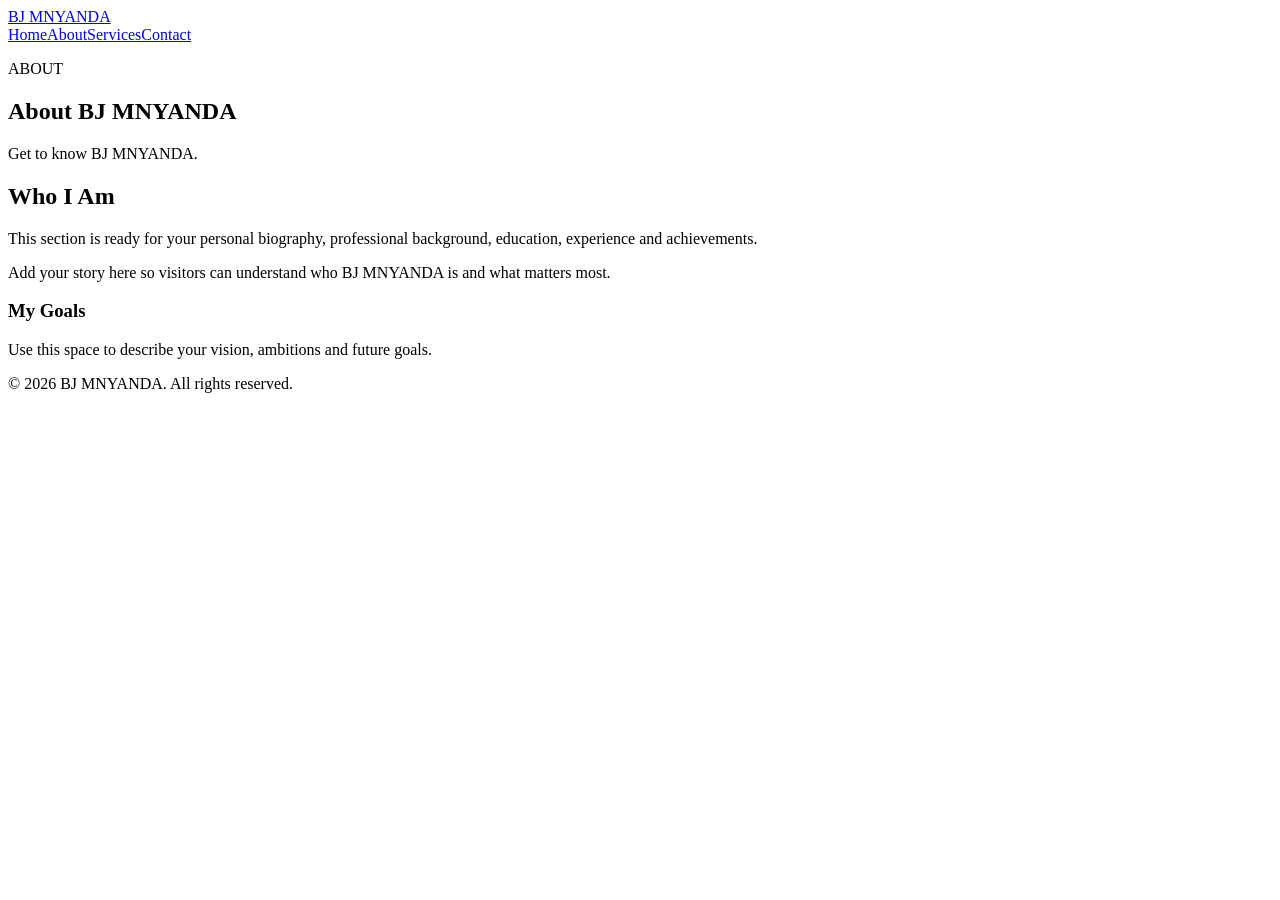
==== about.html @ a2e2bc1e "Add about.html" ====
<!DOCTYPE html>
<html lang="en"><head><meta charset="UTF-8"><meta name="viewport" content="width=device-width, initial-scale=1.0"><title>BJ MNYANDA | About</title><link rel="stylesheet" href="style.css"></head>
<body><header><nav class="nav"><a class="logo" href="home.html">BJ MNYANDA</a><div class="links"><a href="home.html">Home</a><a class="active" href="about.html">About</a><a href="services.html">Services</a><a href="contact.html">Contact</a></div></nav></header>
<main><section class="page-hero"><div><p class="eyebrow">ABOUT</p><h1>About BJ MNYANDA</h1><p>Get to know BJ MNYANDA.</p></div></section>
<section class="section"><div class="container two-col"><div><h2>Who I Am</h2><p>This section is ready for your personal biography, professional background, education, experience and achievements.</p><p>Add your story here so visitors can understand who BJ MNYANDA is and what matters most.</p></div><div class="info-box"><h3>My Goals</h3><p>Use this space to describe your vision, ambitions and future goals.</p></div></div></section></main>
<footer>© 2026 BJ MNYANDA. All rights reserved.</footer></body></html>
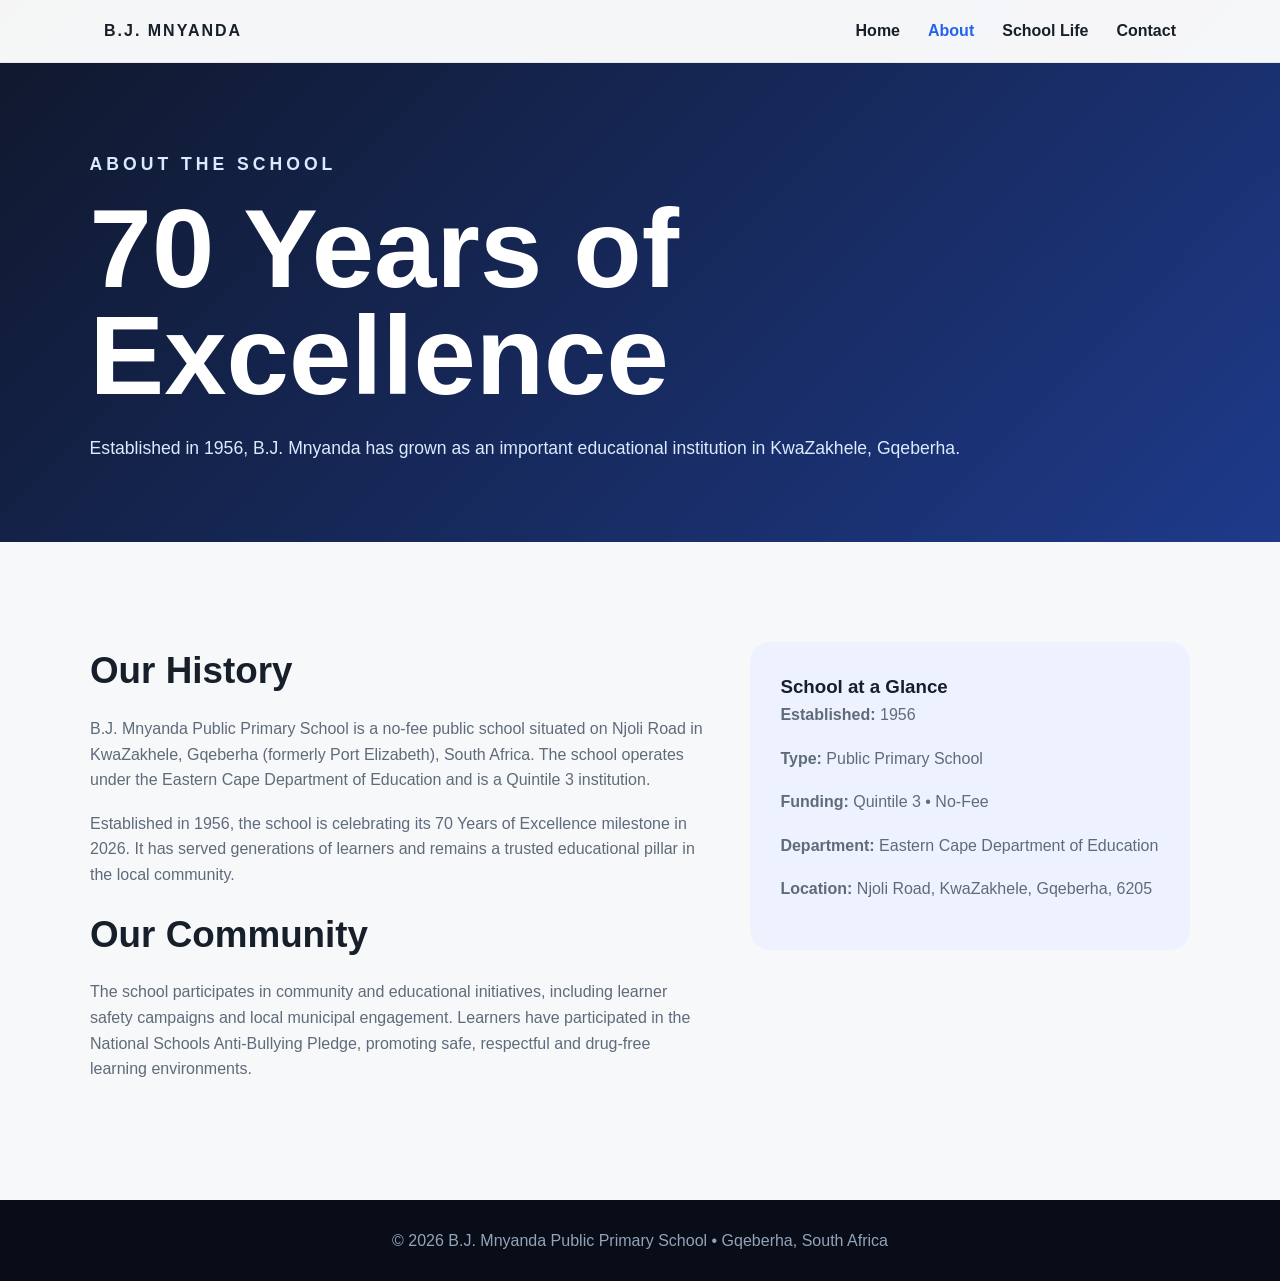
==== commit d7041487: "Update B.J. Mnyanda school website content" ====
--- a/about.html
+++ b/about.html
@@ -1,6 +1,5 @@
 <!DOCTYPE html>
-<html lang="en"><head><meta charset="UTF-8"><meta name="viewport" content="width=device-width, initial-scale=1.0"><title>BJ MNYANDA | About</title><link rel="stylesheet" href="style.css"></head>
-<body><header><nav class="nav"><a class="logo" href="home.html">BJ MNYANDA</a><div class="links"><a href="home.html">Home</a><a class="active" href="about.html">About</a><a href="services.html">Services</a><a href="contact.html">Contact</a></div></nav></header>
-<main><section class="page-hero"><div><p class="eyebrow">ABOUT</p><h1>About BJ MNYANDA</h1><p>Get to know BJ MNYANDA.</p></div></section>
-<section class="section"><div class="container two-col"><div><h2>Who I Am</h2><p>This section is ready for your personal biography, professional background, education, experience and achievements.</p><p>Add your story here so visitors can understand who BJ MNYANDA is and what matters most.</p></div><div class="info-box"><h3>My Goals</h3><p>Use this space to describe your vision, ambitions and future goals.</p></div></div></section></main>
-<footer>© 2026 BJ MNYANDA. All rights reserved.</footer></body></html>+<html lang="en"><head><meta charset="UTF-8"><meta name="viewport" content="width=device-width, initial-scale=1.0"><title>B.J. Mnyanda | About</title><link rel="stylesheet" href="style.css"></head>
+<body><header><nav class="nav"><a class="logo" href="home.html">B.J. MNYANDA</a><div class="links"><a href="home.html">Home</a><a class="active" href="about.html">About</a><a href="services.html">School Life</a><a href="contact.html">Contact</a></div></nav></header>
+<main><section class="page-hero"><div><p class="eyebrow">ABOUT THE SCHOOL</p><h1>70 Years of Excellence</h1><p>Established in 1956, B.J. Mnyanda has grown as an important educational institution in KwaZakhele, Gqeberha.</p></div></section>
+<section class="section"><div class="container two-col"><div><h2>Our History</h2><p>B.J. Mnyanda Public Primary School is a no-fee public school situated on Njoli Road in KwaZakhele, Gqeberha (formerly Port Elizabeth), South Africa. The school operates under the Eastern Cape Department of Education and is a Quintile 3 institution.</p><p>Established in 1956, the school is celebrating its 70 Years of Excellence milestone in 2026. It has served generations of learners and remains a trusted educational pillar in the local community.</p><h2>Our Community</h2><p>The school participates in community and educational initiatives, including learner safety campaigns and local municipal engagement. Learners have participated in the National Schools Anti-Bullying Pledge, promoting safe, respectful and drug-free learning environments.</p></div><div class="info-box"><h3>School at a Glance</h3><p><strong>Established:</strong> 1956</p><p><strong>Type:</strong> Public Primary School</p><p><strong>Funding:</strong> Quintile 3 • No-Fee</p><p><strong>Department:</strong> Eastern Cape Department of Education</p><p><strong>Location:</strong> Njoli Road, KwaZakhele, Gqeberha, 6205</p></div></div></section></main><footer>© 2026 B.J. Mnyanda Public Primary School • Gqeberha, South Africa</footer></body></html>
--- a/style.css
+++ b/style.css
@@ -0,0 +1 @@
+*{box-sizing:border-box;margin:0;padding:0}html{scroll-behavior:smooth}body{font-family:Arial,Helvetica,sans-serif;color:#17202a;background:#f7f8fa;line-height:1.6}header{position:fixed;top:0;width:100%;z-index:20;background:rgba(255,255,255,.96);border-bottom:1px solid #e5e7eb}.nav{max-width:1200px;margin:auto;padding:18px 5%;display:flex;justify-content:space-between;align-items:center}.logo{font-weight:800;letter-spacing:2px;color:#17202a;text-decoration:none}.links a{color:#17202a;text-decoration:none;margin-left:28px;font-weight:600}.links a:hover,.links .active{color:#2563eb}.hero{min-height:100vh;padding:140px 7% 80px;display:flex;align-items:center;background:linear-gradient(135deg,#0f172a,#1e3a8a);color:#fff}.hero-content{max-width:850px}.eyebrow{letter-spacing:4px;font-size:.8rem;font-weight:700;color:#60a5fa;margin-bottom:18px}.hero h1,.page-hero h1{font-size:clamp(3.3rem,9vw,7rem);line-height:.95;margin-bottom:25px}.hero p{font-size:1.2rem;max-width:700px;color:#dbeafe;margin-bottom:30px}.button{display:inline-block;border:0;background:#2563eb;color:#fff;padding:14px 25px;border-radius:999px;text-decoration:none;font-weight:700;cursor:pointer}.button.secondary{background:transparent;border:1px solid #93c5fd;margin-left:8px}.section{padding:100px 5%}.container{max-width:1100px;margin:auto}.center{text-align:center}.lead{color:#667085;max-width:700px;margin:0 auto 35px}.section h2{font-size:2.3rem;margin-bottom:15px}.cards{display:grid;grid-template-columns:repeat(3,1fr);gap:22px}.card{display:block;background:#fff;border:1px solid #e5e7eb;border-radius:18px;padding:30px;text-decoration:none;color:#17202a;box-shadow:0 10px 30px rgba(15,23,42,.06)}.card:hover{transform:translateY(-4px);transition:.2s}.card h3{margin:12px 0 8px}.card p{color:#667085}.icon{font-size:.8rem;color:#2563eb;font-weight:800}.page-hero{min-height:55vh;padding:150px 7% 80px;display:flex;align-items:center;background:linear-gradient(135deg,#0f172a,#1e3a8a);color:#fff}.page-hero p{color:#dbeafe;font-size:1.1rem}.two-col,.contact-grid{display:grid;grid-template-columns:1.4fr 1fr;gap:45px;align-items:start}.two-col p{color:#5f6b7a;margin-bottom:18px}.info-box{background:#eef2ff;padding:30px;border-radius:20px}.contact-item{padding:18px 0;border-bottom:1px solid #e5e7eb}.contact-item strong,.contact-item span{display:block}.contact-item span{color:#667085}.contact-form{background:#fff;padding:30px;border-radius:20px;border:1px solid #e5e7eb;box-shadow:0 10px 30px rgba(15,23,42,.05)}label{display:block;font-weight:700;margin-bottom:18px}input,textarea{display:block;width:100%;margin-top:7px;padding:13px;border:1px solid #d1d5db;border-radius:10px;font:inherit}textarea{resize:vertical}.contact-form .button{width:100%}footer{background:#080d18;color:#94a3b8;text-align:center;padding:28px}@media(max-width:750px){.nav{padding:15px 5%}.links a{margin-left:12px;font-size:.85rem}.cards,.two-col,.contact-grid{grid-template-columns:1fr}.hero,.page-hero{padding-left:6%;padding-right:6%}.section{padding:70px 6%}}
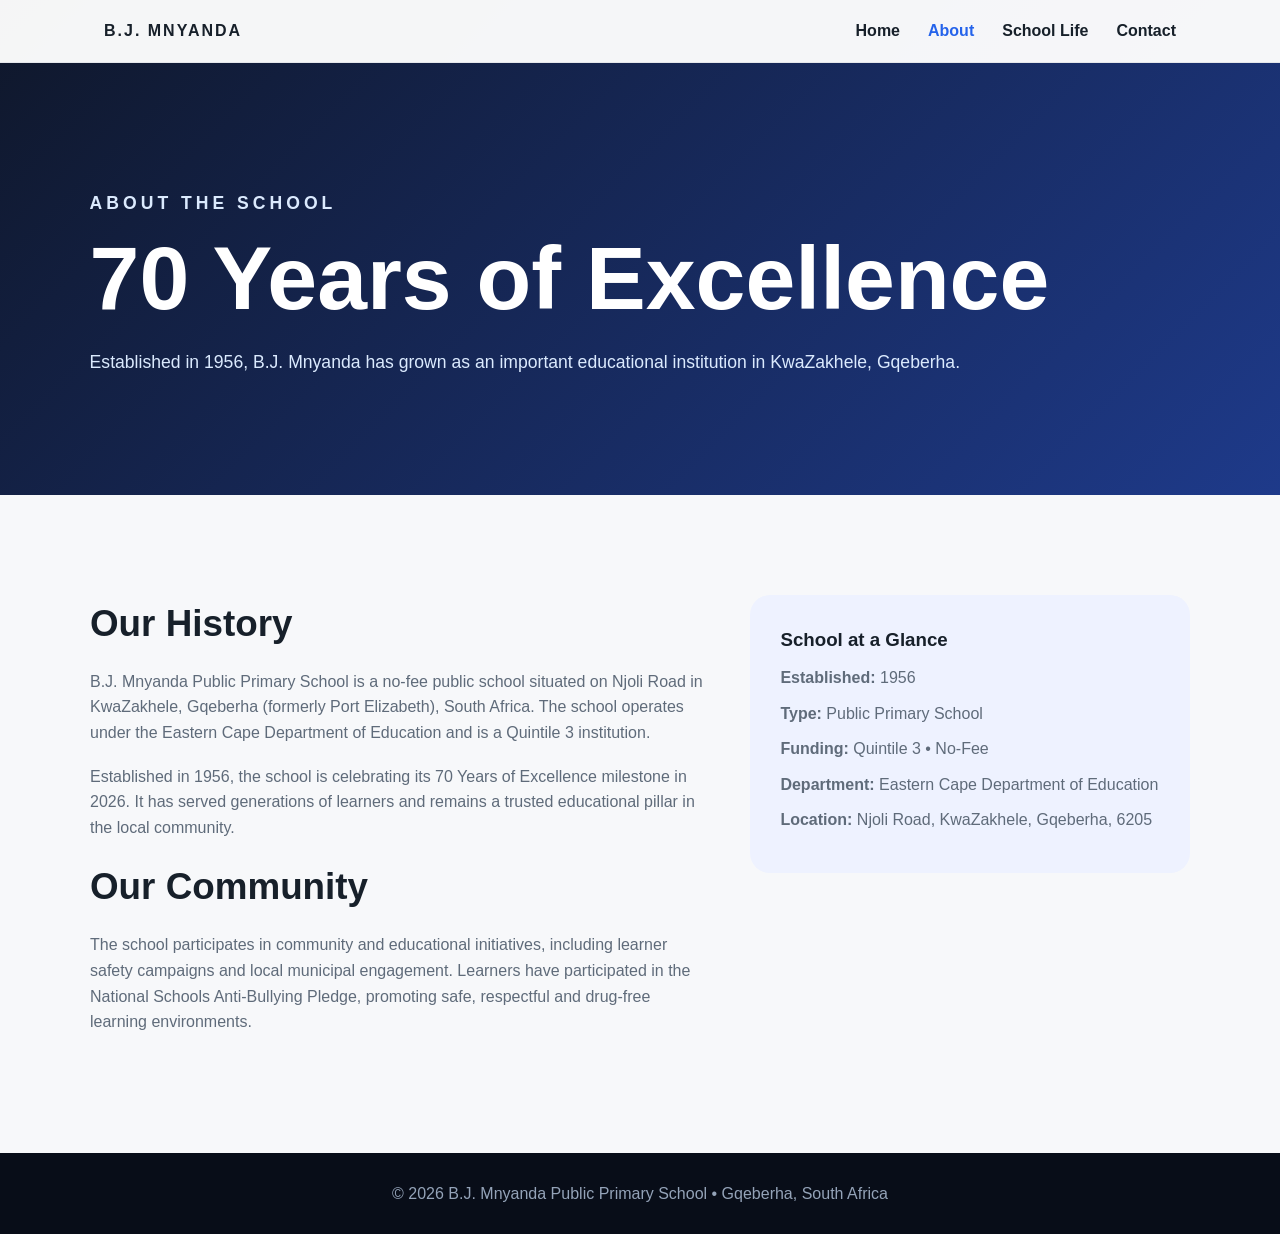
==== commit 480f2f84: "Fix navigation links between school website pages" ====
--- a/about.html
+++ b/about.html
@@ -1,5 +1,5 @@
 <!DOCTYPE html>
 <html lang="en"><head><meta charset="UTF-8"><meta name="viewport" content="width=device-width, initial-scale=1.0"><title>B.J. Mnyanda | About</title><link rel="stylesheet" href="style.css"></head>
-<body><header><nav class="nav"><a class="logo" href="home.html">B.J. MNYANDA</a><div class="links"><a href="home.html">Home</a><a class="active" href="about.html">About</a><a href="services.html">School Life</a><a href="contact.html">Contact</a></div></nav></header>
+<body><header><nav class="nav"><a class="logo" href="index.html">B.J. MNYANDA</a><div class="links"><a href="index.html">Home</a><a class="active" href="about.html">About</a><a href="services.html">School Life</a><a href="contact.html">Contact</a></div></nav></header>
 <main><section class="page-hero"><div><p class="eyebrow">ABOUT THE SCHOOL</p><h1>70 Years of Excellence</h1><p>Established in 1956, B.J. Mnyanda has grown as an important educational institution in KwaZakhele, Gqeberha.</p></div></section>
 <section class="section"><div class="container two-col"><div><h2>Our History</h2><p>B.J. Mnyanda Public Primary School is a no-fee public school situated on Njoli Road in KwaZakhele, Gqeberha (formerly Port Elizabeth), South Africa. The school operates under the Eastern Cape Department of Education and is a Quintile 3 institution.</p><p>Established in 1956, the school is celebrating its 70 Years of Excellence milestone in 2026. It has served generations of learners and remains a trusted educational pillar in the local community.</p><h2>Our Community</h2><p>The school participates in community and educational initiatives, including learner safety campaigns and local municipal engagement. Learners have participated in the National Schools Anti-Bullying Pledge, promoting safe, respectful and drug-free learning environments.</p></div><div class="info-box"><h3>School at a Glance</h3><p><strong>Established:</strong> 1956</p><p><strong>Type:</strong> Public Primary School</p><p><strong>Funding:</strong> Quintile 3 • No-Fee</p><p><strong>Department:</strong> Eastern Cape Department of Education</p><p><strong>Location:</strong> Njoli Road, KwaZakhele, Gqeberha, 6205</p></div></div></section></main><footer>© 2026 B.J. Mnyanda Public Primary School • Gqeberha, South Africa</footer></body></html>
--- a/style.css
+++ b/style.css
@@ -1 +1,4 @@
-*{box-sizing:border-box;margin:0;padding:0}html{scroll-behavior:smooth}body{font-family:Arial,Helvetica,sans-serif;color:#17202a;background:#f7f8fa;line-height:1.6}header{position:fixed;top:0;width:100%;z-index:20;background:rgba(255,255,255,.96);border-bottom:1px solid #e5e7eb}.nav{max-width:1200px;margin:auto;padding:18px 5%;display:flex;justify-content:space-between;align-items:center}.logo{font-weight:800;letter-spacing:2px;color:#17202a;text-decoration:none}.links a{color:#17202a;text-decoration:none;margin-left:28px;font-weight:600}.links a:hover,.links .active{color:#2563eb}.hero{min-height:100vh;padding:140px 7% 80px;display:flex;align-items:center;background:linear-gradient(135deg,#0f172a,#1e3a8a);color:#fff}.hero-content{max-width:850px}.eyebrow{letter-spacing:4px;font-size:.8rem;font-weight:700;color:#60a5fa;margin-bottom:18px}.hero h1,.page-hero h1{font-size:clamp(3.3rem,9vw,7rem);line-height:.95;margin-bottom:25px}.hero p{font-size:1.2rem;max-width:700px;color:#dbeafe;margin-bottom:30px}.button{display:inline-block;border:0;background:#2563eb;color:#fff;padding:14px 25px;border-radius:999px;text-decoration:none;font-weight:700;cursor:pointer}.button.secondary{background:transparent;border:1px solid #93c5fd;margin-left:8px}.section{padding:100px 5%}.container{max-width:1100px;margin:auto}.center{text-align:center}.lead{color:#667085;max-width:700px;margin:0 auto 35px}.section h2{font-size:2.3rem;margin-bottom:15px}.cards{display:grid;grid-template-columns:repeat(3,1fr);gap:22px}.card{display:block;background:#fff;border:1px solid #e5e7eb;border-radius:18px;padding:30px;text-decoration:none;color:#17202a;box-shadow:0 10px 30px rgba(15,23,42,.06)}.card:hover{transform:translateY(-4px);transition:.2s}.card h3{margin:12px 0 8px}.card p{color:#667085}.icon{font-size:.8rem;color:#2563eb;font-weight:800}.page-hero{min-height:55vh;padding:150px 7% 80px;display:flex;align-items:center;background:linear-gradient(135deg,#0f172a,#1e3a8a);color:#fff}.page-hero p{color:#dbeafe;font-size:1.1rem}.two-col,.contact-grid{display:grid;grid-template-columns:1.4fr 1fr;gap:45px;align-items:start}.two-col p{color:#5f6b7a;margin-bottom:18px}.info-box{background:#eef2ff;padding:30px;border-radius:20px}.contact-item{padding:18px 0;border-bottom:1px solid #e5e7eb}.contact-item strong,.contact-item span{display:block}.contact-item span{color:#667085}.contact-form{background:#fff;padding:30px;border-radius:20px;border:1px solid #e5e7eb;box-shadow:0 10px 30px rgba(15,23,42,.05)}label{display:block;font-weight:700;margin-bottom:18px}input,textarea{display:block;width:100%;margin-top:7px;padding:13px;border:1px solid #d1d5db;border-radius:10px;font:inherit}textarea{resize:vertical}.contact-form .button{width:100%}footer{background:#080d18;color:#94a3b8;text-align:center;padding:28px}@media(max-width:750px){.nav{padding:15px 5%}.links a{margin-left:12px;font-size:.85rem}.cards,.two-col,.contact-grid{grid-template-columns:1fr}.hero,.page-hero{padding-left:6%;padding-right:6%}.section{padding:70px 6%}}+*{box-sizing:border-box;margin:0;padding:0}html{scroll-behavior:smooth}body{font-family:Arial,Helvetica,sans-serif;color:#17202a;background:#f7f8fa;line-height:1.6}header{position:fixed;top:0;width:100%;z-index:20;background:rgba(255,255,255,.96);border-bottom:1px solid #e5e7eb}.nav{max-width:1200px;margin:auto;padding:18px 5%;display:flex;justify-content:space-between;align-items:center}.logo{font-weight:800;letter-spacing:2px;color:#17202a;text-decoration:none}.links a{color:#17202a;text-decoration:none;margin-left:28px;font-weight:600}.links a:hover,.links .active{color:#2563eb}.hero{min-height:100vh;padding:140px 7% 80px;display:flex;align-items:center;background:linear-gradient(135deg,#0f172a,#1e3a8a);color:#fff}.hero-content{max-width:950px}.eyebrow{letter-spacing:4px;font-size:.8rem;font-weight:700;color:#60a5fa;margin-bottom:18px}.hero h1,.page-hero h1{font-size:clamp(2.8rem,7vw,6rem);line-height:.98;margin-bottom:25px}.hero p{font-size:1.2rem;max-width:780px;color:#dbeafe;margin-bottom:30px}.button{display:inline-block;border:0;background:#2563eb;color:#fff;padding:14px 25px;border-radius:999px;text-decoration:none;font-weight:700;cursor:pointer}.button.secondary{background:transparent;border:1px solid #93c5fd;margin-left:8px}.section{padding:100px 5%}.container{max-width:1100px;margin:auto}.center{text-align:center}.lead{color:#667085;max-width:760px;margin:0 auto 35px}.section h2{font-size:2.3rem;margin-bottom:15px}.stats{display:grid;grid-template-columns:repeat(3,1fr);gap:18px;margin:35px 0 45px}.stats div{background:#eef2ff;border-radius:18px;padding:25px}.stats strong{display:block;font-size:2rem;color:#1e3a8a}.stats span{color:#667085}.cards{display:grid;grid-template-columns:repeat(3,1fr);gap:22px}.card{display:block;background:#fff;border:1px solid #e5e7eb;border-radius:18px;padding:30px;text-decoration:none;color:#17202a;box-shadow:0 10px 30px rgba(15,23,42,.06)}.card:hover{transform:translateY(-4px);transition:.2s}.card h3{margin:12px 0 8px}.card p{color:#667085}.icon{font-size:.8rem;color:#2563eb;font-weight:800}.page-hero{min-height:55vh;padding:150px 7% 80px;display:flex;align-items:center;background:linear-gradient(135deg,#0f172a,#1e3a8a);color:#fff}.page-hero p{color:#dbeafe;font-size:1.1rem}.two-col,.contact-grid{display:grid;grid-template-columns:1.4fr 1fr;gap:45px;align-items:start}.two-col p{color:#5f6b7a;margin-bottom:18px}.info-box{background:#eef2ff;padding:30px;border-radius:20px}.info-box p{margin:10px 0}.contact-item{padding:18px 0;border-bottom:1px solid #e5e7eb}.contact-item strong,.contact-item span{display:block}.contact-item span{color:#667085}.contact-form{background:#fff;padding:30px;border-radius:20px;border:1px solid #e5e7eb;box-shadow:0 10px 30px rgba(15,23,42,.05)}footer{background:#080d18;color:#94a3b8;text-align:center;padding:28px}@media(max-width:750px){.nav{padding:15px 5%}.links a{margin-left:10px;font-size:.8rem}.cards,.two-col,.contact-grid,.stats{grid-template-columns:1fr}.hero,.page-hero{padding-left:6%;padding-right:6%}.section{padding:70px 6%}}
+.anniversary{display:inline-block;margin-bottom:22px;padding:10px 18px;border:2px solid #f4c95d;border-radius:999px;background:rgba(244,201,93,.12);color:#f4c95d;font-weight:800;letter-spacing:2px;text-transform:uppercase;box-shadow:0 6px 20px rgba(0,0,0,.15)}
+.anniversary-number{font-size:1.5rem;line-height:1;color:#f4c95d;font-weight:900;margin-right:8px}
+@media(max-width:750px){.anniversary{font-size:.75rem;padding:8px 12px}.anniversary-number{font-size:1.2rem}}
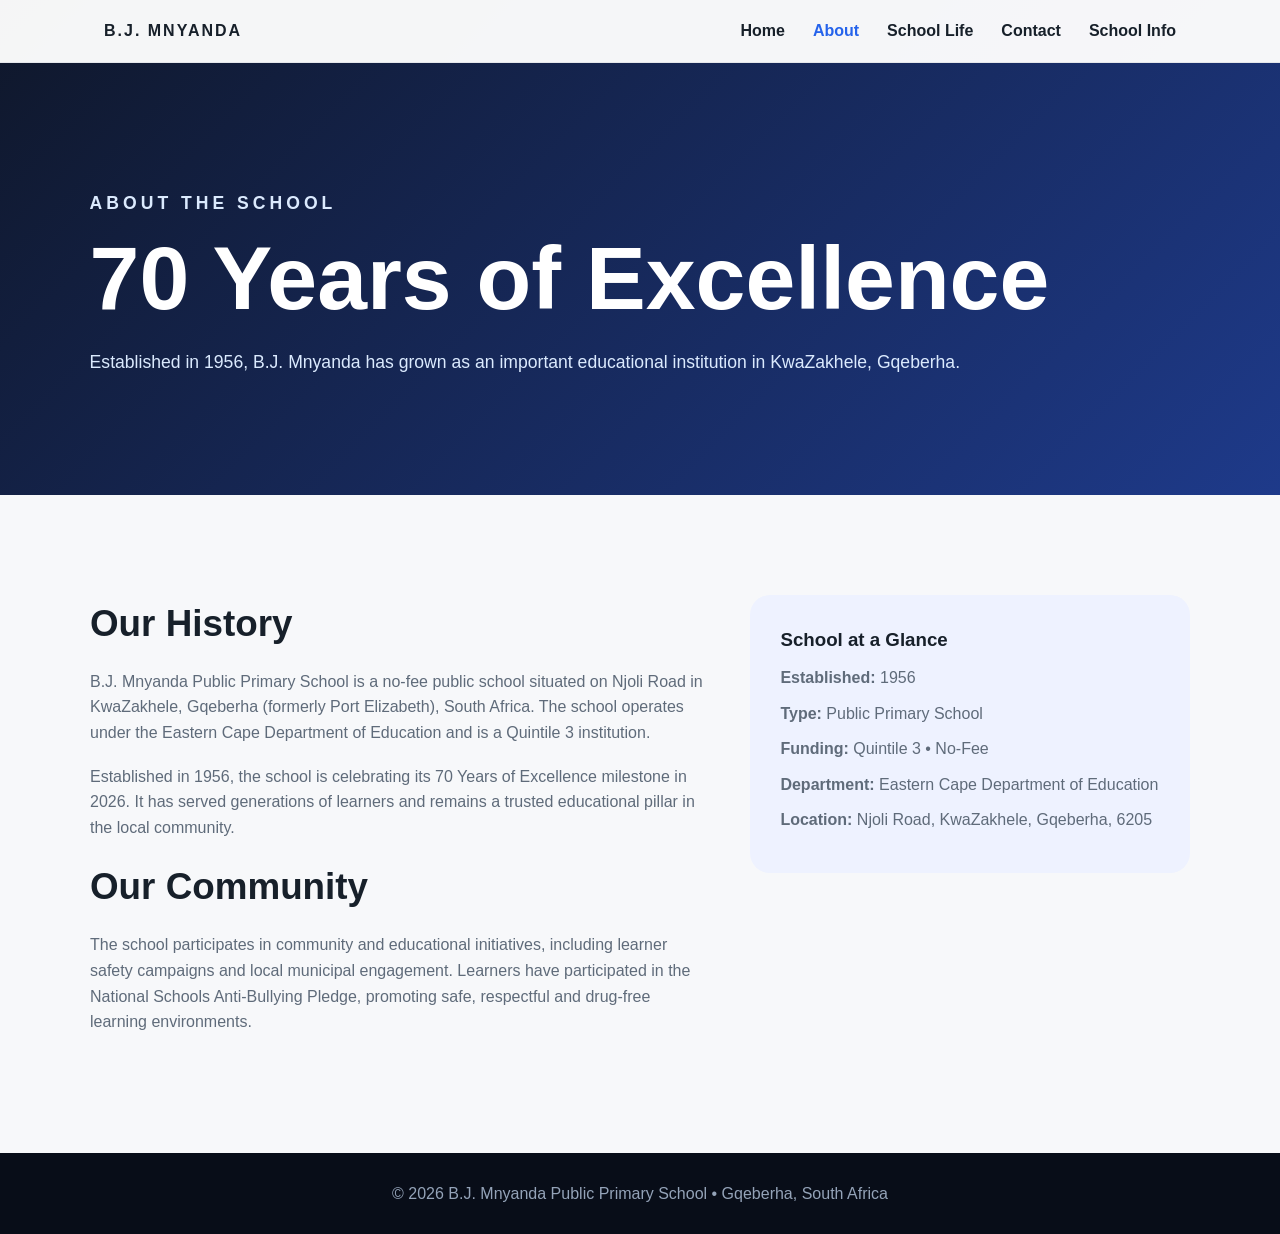
==== commit 276642cf: "Add School Info page to website navigation" ====
--- a/about.html
+++ b/about.html
@@ -1,5 +1,5 @@
 <!DOCTYPE html>
 <html lang="en"><head><meta charset="UTF-8"><meta name="viewport" content="width=device-width, initial-scale=1.0"><title>B.J. Mnyanda | About</title><link rel="stylesheet" href="style.css"></head>
-<body><header><nav class="nav"><a class="logo" href="index.html">B.J. MNYANDA</a><div class="links"><a href="index.html">Home</a><a class="active" href="about.html">About</a><a href="services.html">School Life</a><a href="contact.html">Contact</a></div></nav></header>
+<body><header><nav class="nav"><a class="logo" href="index.html">B.J. MNYANDA</a><div class="links"><a href="index.html">Home</a><a class="active" href="about.html">About</a><a href="services.html">School Life</a><a href="contact.html">Contact</a><a href="domain.html">School Info</a></div></nav></header>
 <main><section class="page-hero"><div><p class="eyebrow">ABOUT THE SCHOOL</p><h1>70 Years of Excellence</h1><p>Established in 1956, B.J. Mnyanda has grown as an important educational institution in KwaZakhele, Gqeberha.</p></div></section>
 <section class="section"><div class="container two-col"><div><h2>Our History</h2><p>B.J. Mnyanda Public Primary School is a no-fee public school situated on Njoli Road in KwaZakhele, Gqeberha (formerly Port Elizabeth), South Africa. The school operates under the Eastern Cape Department of Education and is a Quintile 3 institution.</p><p>Established in 1956, the school is celebrating its 70 Years of Excellence milestone in 2026. It has served generations of learners and remains a trusted educational pillar in the local community.</p><h2>Our Community</h2><p>The school participates in community and educational initiatives, including learner safety campaigns and local municipal engagement. Learners have participated in the National Schools Anti-Bullying Pledge, promoting safe, respectful and drug-free learning environments.</p></div><div class="info-box"><h3>School at a Glance</h3><p><strong>Established:</strong> 1956</p><p><strong>Type:</strong> Public Primary School</p><p><strong>Funding:</strong> Quintile 3 • No-Fee</p><p><strong>Department:</strong> Eastern Cape Department of Education</p><p><strong>Location:</strong> Njoli Road, KwaZakhele, Gqeberha, 6205</p></div></div></section></main><footer>© 2026 B.J. Mnyanda Public Primary School • Gqeberha, South Africa</footer></body></html>
